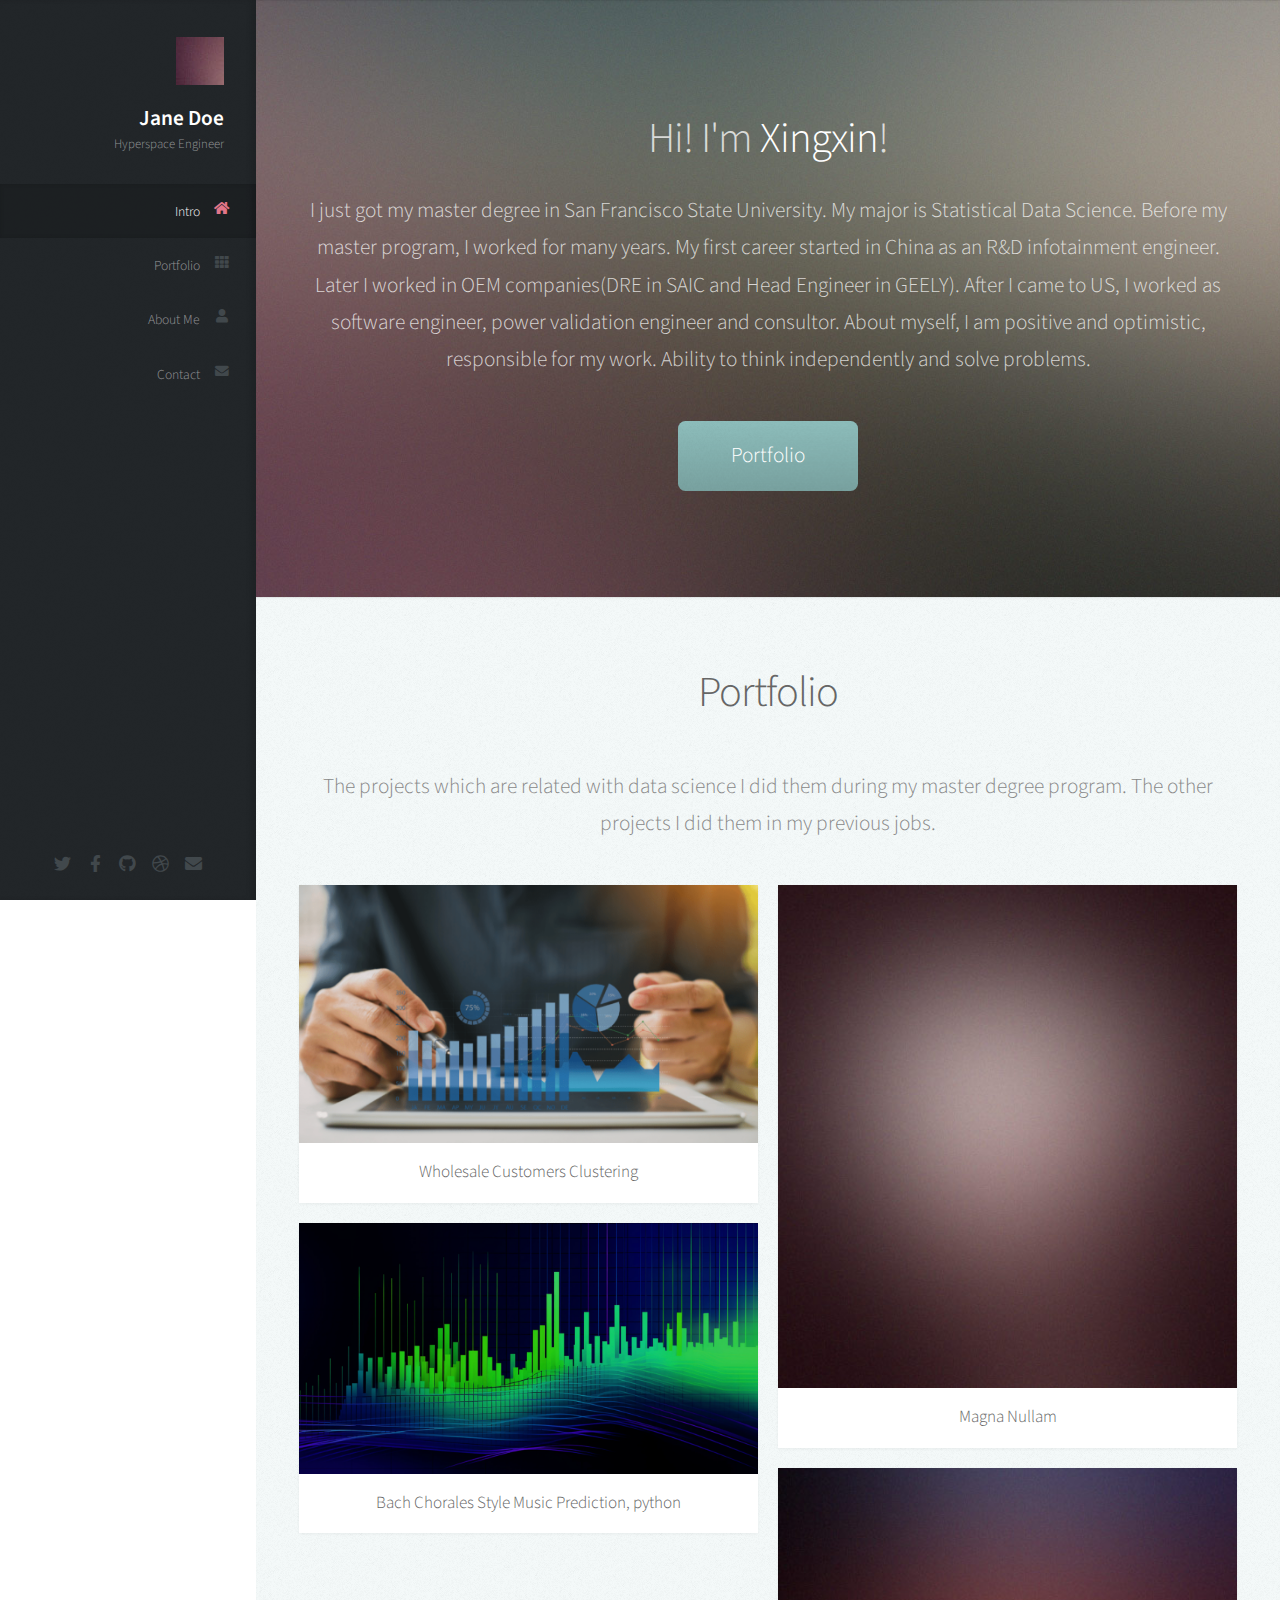
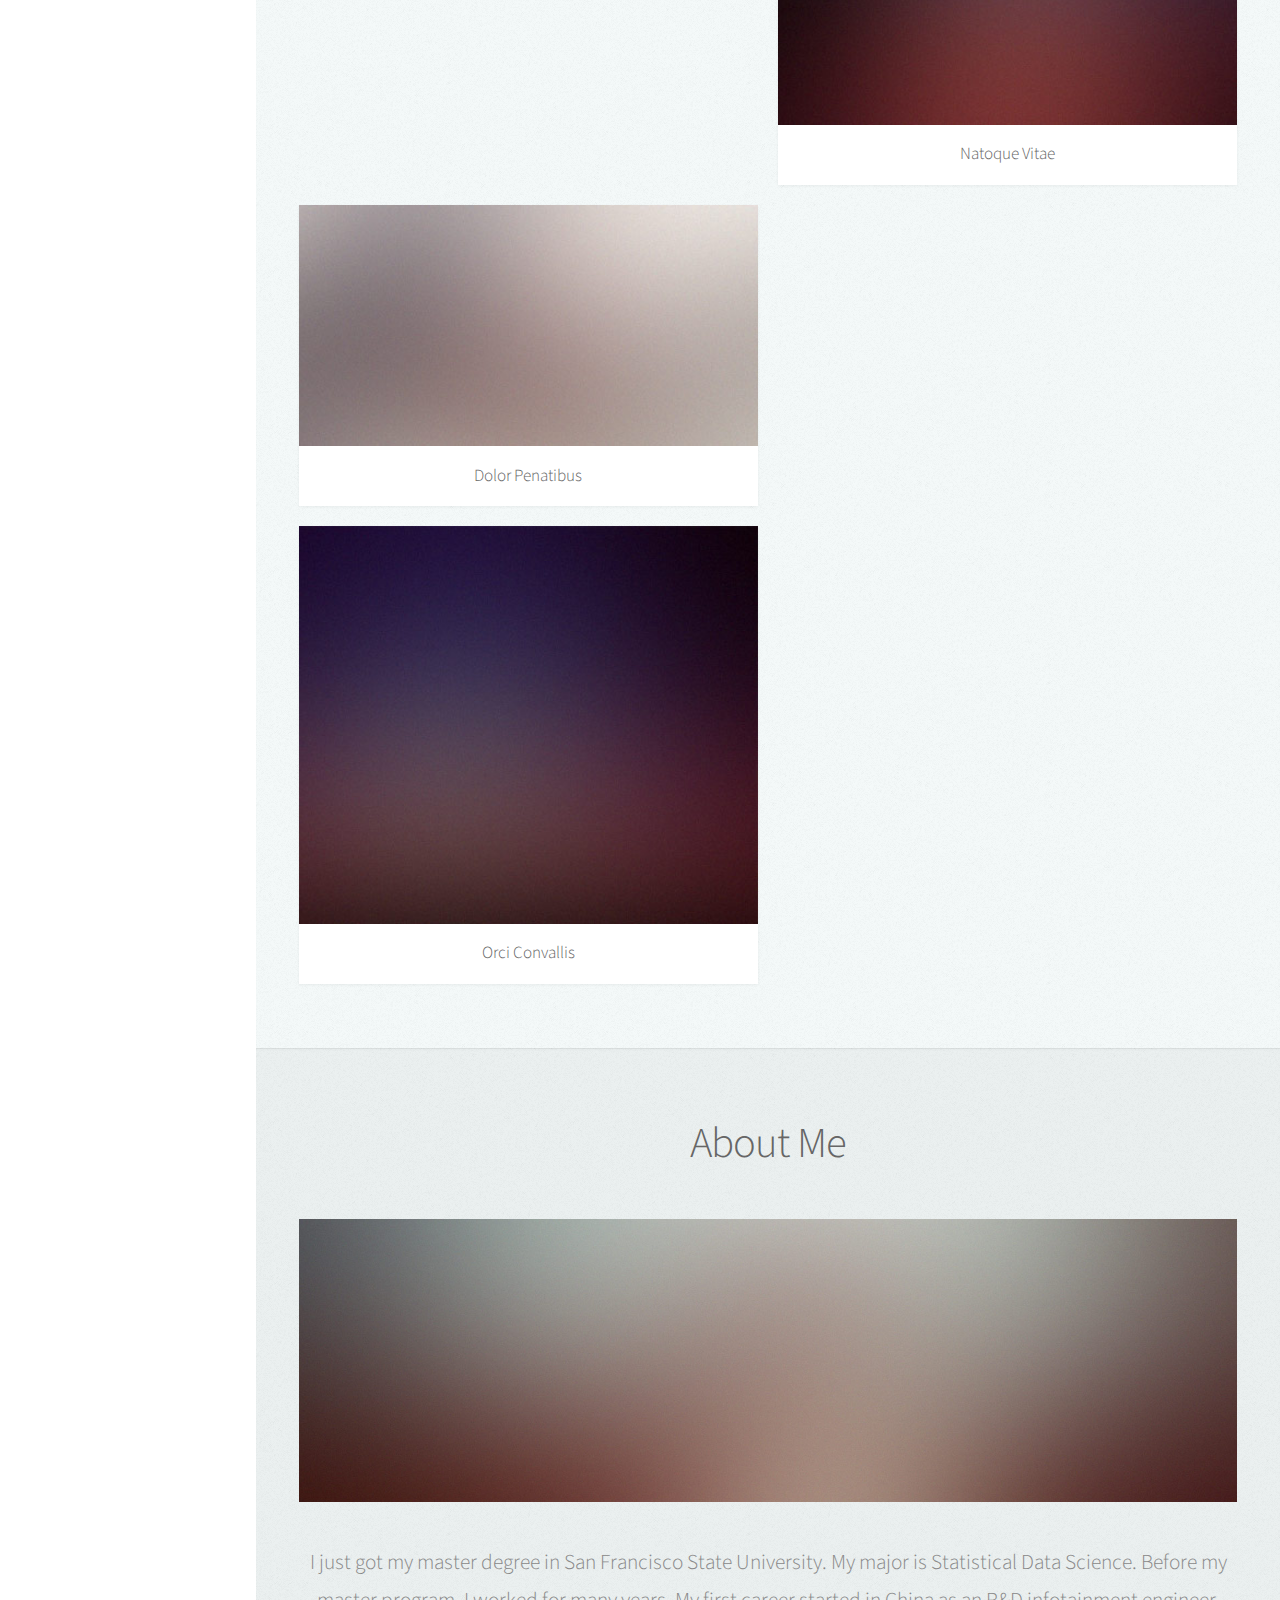
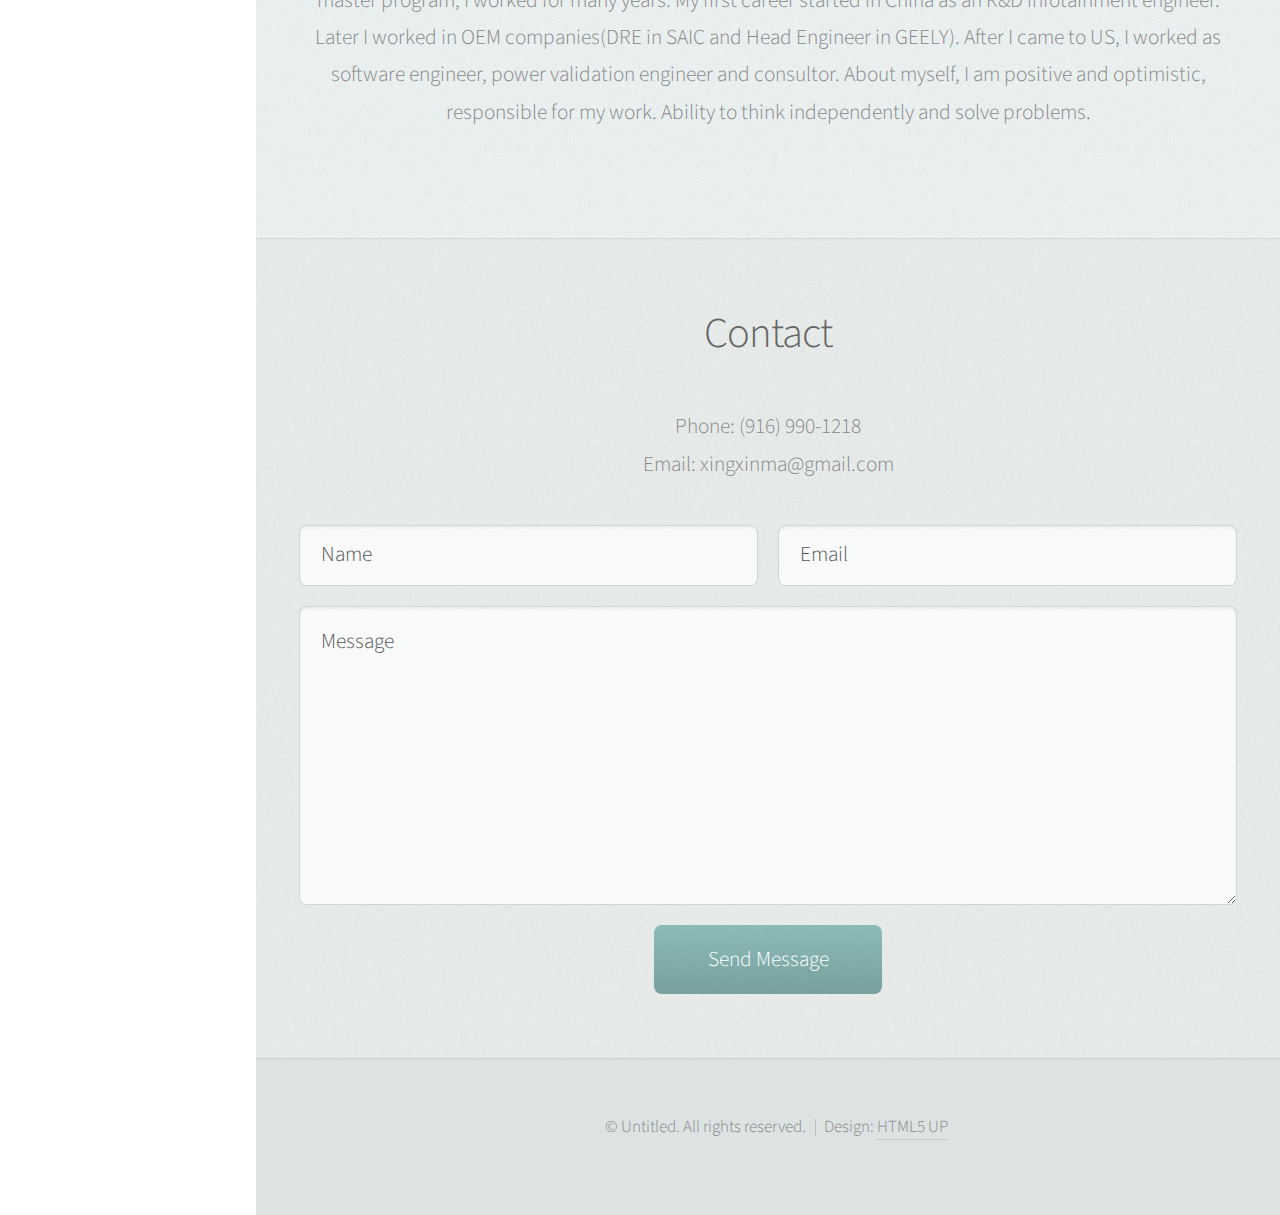
==== index.html @ b180ad5a "delete folder" ====
<!DOCTYPE HTML>
<!--
	Prologue by HTML5 UP
	html5up.net | @ajlkn
	Free for personal and commercial use under the CCA 3.0 license (html5up.net/license)
-->
<html>
	<head>
		<title>Prologue by HTML5 UP</title>
		<meta charset="utf-8" />
		<meta name="viewport" content="width=device-width, initial-scale=1, user-scalable=no" />
		<link rel="stylesheet" href="assets/css/main.css" />
	</head>
	<body class="is-preload">

		<!-- Header -->
			<div id="header">

				<div class="top">

					<!-- Logo -->
						<div id="logo">
							<span class="image avatar48"><img src="images/avatar.jpg" alt="" /></span>
							<h1 id="title">Jane Doe</h1>
							<p>Hyperspace Engineer</p>
						</div>

					<!-- Nav -->
						<nav id="nav">
							<ul>
								<li><a href="#top" id="top-link"><span class="icon solid fa-home">Intro</span></a></li>
								<li><a href="#portfolio" id="portfolio-link"><span class="icon solid fa-th">Portfolio</span></a></li>
								<li><a href="#about" id="about-link"><span class="icon solid fa-user">About Me</span></a></li>
								<li><a href="#contact" id="contact-link"><span class="icon solid fa-envelope">Contact</span></a></li>
							</ul>
						</nav>

				</div>

				<div class="bottom">

					<!-- Social Icons -->
						<ul class="icons">
							<li><a href="#" class="icon brands fa-twitter"><span class="label">Twitter</span></a></li>
							<li><a href="#" class="icon brands fa-facebook-f"><span class="label">Facebook</span></a></li>
							<li><a href="#" class="icon brands fa-github"><span class="label">Github</span></a></li>
							<li><a href="#" class="icon brands fa-dribbble"><span class="label">Dribbble</span></a></li>
							<li><a href="#" class="icon solid fa-envelope"><span class="label">Email</span></a></li>
						</ul>

				</div>

			</div>

		<!-- Main -->
			<div id="main">

				<!-- Intro -->
					<section id="top" class="one dark cover">
						<div class="container">

							<header>
								<h2 class="alt">Hi! I'm <strong>Xingxin</strong>!  
								</h2>
								<p>I just got my master degree in San Francisco State University. My major is Statistical Data Science. Before my master program, I worked for many years. My first career started in China as an R&D infotainment engineer. Later I worked in OEM companies(DRE in SAIC and Head Engineer in GEELY). After I came to US, I worked as software engineer, power validation engineer and consultor.  About myself, I am positive and optimistic, responsible for my work. Ability to think independently and solve problems.</p>
							</header>

							<footer>
								<a href="#portfolio" class="button scrolly">Portfolio</a>
							</footer>

						</div>
					</section>

				<!-- Portfolio -->
					<section id="portfolio" class="two">
						<div class="container">

							<header>
								<h2>Portfolio</h2>
							</header>

							<p>The projects which are related with data science I did them during my master degree program. The other projects I did them in my previous jobs.</p>

							<div class="row">
								<div class="col-6 col-12-mobile">
									<article class="item">
										<a href="#" class="image fit"><img src="images/pic11.png" alt="" /></a>
										<header>
											<h3>Wholesale Customers
												Clustering</h3>
										</header>
									</article>
									<article class="item">
										<a href="#" class="image fit"><img src="images/pic23.png" alt="" /></a>
										<header>
											<h3>Bach Chorales Style Music Prediction, python</h3>
										</header>
									</article>
								</div>
								<div class="col-6 col-12-mobile">
									<article class="item">
										<a href="#" class="image fit"><img src="images/pic04.jpg" alt="" /></a>
										<header>
											<h3>Magna Nullam</h3>
										</header>
									</article>
									<article class="item">
										<a href="#" class="image fit"><img src="images/pic05.jpg" alt="" /></a>
										<header>
											<h3>Natoque Vitae</h3>
										</header>
									</article>
								</div>
								<div class="col-6 col-12-mobile">
									<article class="item">
										<a href="#" class="image fit"><img src="images/pic06.jpg" alt="" /></a>
										<header>
											<h3>Dolor Penatibus</h3>
										</header>
									</article>
									<article class="item">
										<a href="#" class="image fit"><img src="images/pic07.jpg" alt="" /></a>
										<header>
											<h3>Orci Convallis</h3>
										</header>
									</article>
								</div>
							</div>

						</div>
					</section>

				<!-- About Me -->
					<section id="about" class="three">
						<div class="container">

							<header>
								<h2>About Me</h2>
							</header>

							<a href="#" class="image featured"><img src="images/pic08.jpg" alt="" /></a>

							<p>I just got my master degree in San Francisco State University. My major is Statistical Data Science. Before my master program, I worked for many years. My first career started in China as an R&D infotainment engineer. Later I worked in OEM companies(DRE in SAIC and Head Engineer in GEELY). After I came to US, I worked as software engineer, power validation engineer and consultor.  About myself, I am positive and optimistic, responsible for my work. Ability to think independently and solve problems.</p>

						</div>
					</section>

				<!-- Contact -->
					<section id="contact" class="four">
						<div class="container">

							<header>
								<h2>Contact</h2>
							</header>

							<p>Phone: 
								(916) 990-1218<br>
								Email:
								xingxinma@gmail.com</p>

							<form method="post" action="#">
								<div class="row">
									<div class="col-6 col-12-mobile"><input type="text" name="name" placeholder="Name" /></div>
									<div class="col-6 col-12-mobile"><input type="text" name="email" placeholder="Email" /></div>
									<div class="col-12">
										<textarea name="message" placeholder="Message"></textarea>
									</div>
									<div class="col-12">
										<input type="submit" value="Send Message" />
									</div>
								</div>
							</form>

						</div>
					</section>

			</div>

		<!-- Footer -->
			<div id="footer">

				<!-- Copyright -->
					<ul class="copyright">
						<li>&copy; Untitled. All rights reserved.</li><li>Design: <a href="http://html5up.net">HTML5 UP</a></li>
					</ul>

			</div>

		<!-- Scripts -->
			<script src="assets/js/jquery.min.js"></script>
			<script src="assets/js/jquery.scrolly.min.js"></script>
			<script src="assets/js/jquery.scrollex.min.js"></script>
			<script src="assets/js/browser.min.js"></script>
			<script src="assets/js/breakpoints.min.js"></script>
			<script src="assets/js/util.js"></script>
			<script src="assets/js/main.js"></script>

	</body>
</html>
---- assets/css/main.css ----
@import url("fontawesome-all.min.css");
@import url("https://fonts.googleapis.com/css?family=Source+Sans+Pro:300,300italic,400,600");

/*
	Prologue by HTML5 UP
	html5up.net | @ajlkn
	Free for personal and commercial use under the CCA 3.0 license (html5up.net/license)
*/

html, body, div, span, applet, object,
iframe, h1, h2, h3, h4, h5, h6, p, blockquote,
pre, a, abbr, acronym, address, big, cite,
code, del, dfn, em, img, ins, kbd, q, s, samp,
small, strike, strong, sub, sup, tt, var, b,
u, i, center, dl, dt, dd, ol, ul, li, fieldset,
form, label, legend, table, caption, tbody,
tfoot, thead, tr, th, td, article, aside,
canvas, details, embed, figure, figcaption,
footer, header, hgroup, menu, nav, output, ruby,
section, summary, time, mark, audio, video {
	margin: 0;
	padding: 0;
	border: 0;
	font-size: 100%;
	font: inherit;
	vertical-align: baseline;}

article, aside, details, figcaption, figure,
footer, header, hgroup, menu, nav, section {
	display: block;}

body {
	line-height: 1;
}

ol, ul {
	list-style: none;
}

blockquote, q {
	quotes: none;
}

	blockquote:before, blockquote:after, q:before, q:after {
		content: '';
		content: none;
	}

table {
	border-collapse: collapse;
	border-spacing: 0;
}

body {
	-webkit-text-size-adjust: none;
}

mark {
	background-color: transparent;
	color: inherit;
}

input::-moz-focus-inner {
	border: 0;
	padding: 0;
}

input, select, textarea {
	-moz-appearance: none;
	-webkit-appearance: none;
	-ms-appearance: none;
	appearance: none;
}

/* Basic */

	html {
		box-sizing: border-box;
	}

	*, *:before, *:after {
		box-sizing: inherit;
	}

	body {
		background: #fff;
		font-family: 'Source Sans Pro', sans-serif;
		font-size: 19pt;
		font-weight: 300;
		line-height: 1.75em;
		color: #888;
	}

		body.is-preload *, body.is-preload *:before, body.is-preload *:after {
			-moz-animation: none !important;
			-webkit-animation: none !important;
			-ms-animation: none !important;
			animation: none !important;
			-moz-transition: none !important;
			-webkit-transition: none !important;
			-ms-transition: none !important;
			transition: none !important;
		}

	input, textarea, select {
		font-family: 'Source Sans Pro', sans-serif;
		font-size: 19pt;
		font-weight: 300;
		line-height: 1.75em;
		color: #888;
	}

	h1, h2, h3, h4, h5, h6 {
		font-weight: 300;
		color: #666;
		line-height: 1.5em;
	}

	h1 a, h2 a, h3 a, h4 a, h5 a, h6 a {
		color: inherit;
		text-decoration: none;
	}

		h1 a strong, h2 a strong, h3 a strong, h4 a strong, h5 a strong, h6 a strong {
			color: #333;
		}

	h2 {
		font-size: 2em;
		letter-spacing: -1px;
	}

		h2.alt {
			color: #888;
		}

			h2.alt strong {
				color: #666;
			}

	h3 {
		font-size: 1.5em;
	}

	header {
		margin: 0 0 2em 0;
	}

		header > p {
			margin: 1em 0 0 0;
		}

	footer {
		margin: 2em 0 0 0;
	}

	strong, b {
		font-weight: 300;
		color: #666;
	}

	em, i {
		font-style: italic;
	}

	a {
		text-decoration: none;
		color: inherit;
		border-bottom: dotted 1px rgba(128, 128, 128, 0.5);
		-moz-transition: color 0.35s ease-in-out, border-bottom-color 0.35s ease-in-out;
		-webkit-transition: color 0.35s ease-in-out, border-bottom-color 0.35s ease-in-out;
		-ms-transition: color 0.35s ease-in-out, border-bottom-color 0.35s ease-in-out;
		transition: color 0.35s ease-in-out, border-bottom-color 0.35s ease-in-out;
		outline: 0;
	}

		a:hover {
			color: #E27689;
			border-bottom-color: rgba(255, 255, 255, 0);
		}

	sub {
		position: relative;
		top: 0.5em;
		font-size: 0.8em;
	}

	sup {
		position: relative;
		top: -0.5em;
		font-size: 0.8em;
	}

	hr {
		border: 0;
		border-top: solid 1px #ddd;
	}

	blockquote {
		border-left: solid 0.5em #ddd;
		padding: 1em 0 1em 2em;
		font-style: italic;
	}

	p, ul, ol, dl, table {
		margin-bottom: 2em;
	}

	br.clear {
		clear: both;
	}

/* Container */

	.container {
		margin: 0 auto;
		max-width: 100%;
		width: 1400px;
	}

		@media screen and (min-width: 961px) and (max-width: 1880px) {

			.container {
				width: 1200px;
			}

		}

		@media screen and (min-width: 961px) and (max-width: 1620px) {

			.container {
				width: 960px;
			}

		}

		@media screen and (min-width: 961px) and (max-width: 1320px) {

			.container {
				width: 100%;
			}

		}

		@media screen and (max-width: 960px) {

			.container {
				width: 100%;
			}

		}

		@media screen and (max-width: 736px) {

			.container {
				width: 100%;
			}

		}

/* Row */

	.row {
		display: flex;
		flex-wrap: wrap;
		box-sizing: border-box;
		align-items: stretch;
	}

		.row > * {
			box-sizing: border-box;
		}

		.row.gtr-uniform > * > :last-child {
			margin-bottom: 0;
		}

		.row.aln-left {
			justify-content: flex-start;
		}

		.row.aln-center {
			justify-content: center;
		}

		.row.aln-right {
			justify-content: flex-end;
		}

		.row.aln-top {
			align-items: flex-start;
		}

		.row.aln-middle {
			align-items: center;
		}

		.row.aln-bottom {
			align-items: flex-end;
		}

		.row > .imp {
			order: -1;
		}

		.row > .col-1 {
			width: 8.33333%;
		}

		.row > .off-1 {
			margin-left: 8.33333%;
		}

		.row > .col-2 {
			width: 16.66667%;
		}

		.row > .off-2 {
			margin-left: 16.66667%;
		}

		.row > .col-3 {
			width: 25%;
		}

		.row > .off-3 {
			margin-left: 25%;
		}

		.row > .col-4 {
			width: 33.33333%;
		}

		.row > .off-4 {
			margin-left: 33.33333%;
		}

		.row > .col-5 {
			width: 41.66667%;
		}

		.row > .off-5 {
			margin-left: 41.66667%;
		}

		.row > .col-6 {
			width: 50%;
		}

		.row > .off-6 {
			margin-left: 50%;
		}

		.row > .col-7 {
			width: 58.33333%;
		}

		.row > .off-7 {
			margin-left: 58.33333%;
		}

		.row > .col-8 {
			width: 66.66667%;
		}

		.row > .off-8 {
			margin-left: 66.66667%;
		}

		.row > .col-9 {
			width: 75%;
		}

		.row > .off-9 {
			margin-left: 75%;
		}

		.row > .col-10 {
			width: 83.33333%;
		}

		.row > .off-10 {
			margin-left: 83.33333%;
		}

		.row > .col-11 {
			width: 91.66667%;
		}

		.row > .off-11 {
			margin-left: 91.66667%;
		}

		.row > .col-12 {
			width: 100%;
		}

		.row > .off-12 {
			margin-left: 100%;
		}

		.row.gtr-0 {
			margin-top: 0px;
			margin-left: 0px;
		}

			.row.gtr-0 > * {
				padding: 0px 0 0 0px;
			}

			.row.gtr-0.gtr-uniform {
				margin-top: 0px;
			}

				.row.gtr-0.gtr-uniform > * {
					padding-top: 0px;
				}

		.row.gtr-25 {
			margin-top: -10px;
			margin-left: -10px;
		}

			.row.gtr-25 > * {
				padding: 10px 0 0 10px;
			}

			.row.gtr-25.gtr-uniform {
				margin-top: -10px;
			}

				.row.gtr-25.gtr-uniform > * {
					padding-top: 10px;
				}

		.row.gtr-50 {
			margin-top: -20px;
			margin-left: -20px;
		}

			.row.gtr-50 > * {
				padding: 20px 0 0 20px;
			}

			.row.gtr-50.gtr-uniform {
				margin-top: -20px;
			}

				.row.gtr-50.gtr-uniform > * {
					padding-top: 20px;
				}

		.row {
			margin-top: -40px;
			margin-left: -40px;
		}

			.row > * {
				padding: 40px 0 0 40px;
			}

			.row.gtr-uniform {
				margin-top: -40px;
			}

				.row.gtr-uniform > * {
					padding-top: 40px;
				}

		.row.gtr-150 {
			margin-top: -60px;
			margin-left: -60px;
		}

			.row.gtr-150 > * {
				padding: 60px 0 0 60px;
			}

			.row.gtr-150.gtr-uniform {
				margin-top: -60px;
			}

				.row.gtr-150.gtr-uniform > * {
					padding-top: 60px;
				}

		.row.gtr-200 {
			margin-top: -80px;
			margin-left: -80px;
		}

			.row.gtr-200 > * {
				padding: 80px 0 0 80px;
			}

			.row.gtr-200.gtr-uniform {
				margin-top: -80px;
			}

				.row.gtr-200.gtr-uniform > * {
					padding-top: 80px;
				}

		@media screen and (min-width: 961px) and (max-width: 1880px) {

			.row {
				display: flex;
				flex-wrap: wrap;
				box-sizing: border-box;
				align-items: stretch;
			}

				.row > * {
					box-sizing: border-box;
				}

				.row.gtr-uniform > * > :last-child {
					margin-bottom: 0;
				}

				.row.aln-left {
					justify-content: flex-start;
				}

				.row.aln-center {
					justify-content: center;
				}

				.row.aln-right {
					justify-content: flex-end;
				}

				.row.aln-top {
					align-items: flex-start;
				}

				.row.aln-middle {
					align-items: center;
				}

				.row.aln-bottom {
					align-items: flex-end;
				}

				.row > .imp-wide {
					order: -1;
				}

				.row > .col-1-wide {
					width: 8.33333%;
				}

				.row > .off-1-wide {
					margin-left: 8.33333%;
				}

				.row > .col-2-wide {
					width: 16.66667%;
				}

				.row > .off-2-wide {
					margin-left: 16.66667%;
				}

				.row > .col-3-wide {
					width: 25%;
				}

				.row > .off-3-wide {
					margin-left: 25%;
				}

				.row > .col-4-wide {
					width: 33.33333%;
				}

				.row > .off-4-wide {
					margin-left: 33.33333%;
				}

				.row > .col-5-wide {
					width: 41.66667%;
				}

				.row > .off-5-wide {
					margin-left: 41.66667%;
				}

				.row > .col-6-wide {
					width: 50%;
				}

				.row > .off-6-wide {
					margin-left: 50%;
				}

				.row > .col-7-wide {
					width: 58.33333%;
				}

				.row > .off-7-wide {
					margin-left: 58.33333%;
				}

				.row > .col-8-wide {
					width: 66.66667%;
				}

				.row > .off-8-wide {
					margin-left: 66.66667%;
				}

				.row > .col-9-wide {
					width: 75%;
				}

				.row > .off-9-wide {
					margin-left: 75%;
				}

				.row > .col-10-wide {
					width: 83.33333%;
				}

				.row > .off-10-wide {
					margin-left: 83.33333%;
				}

				.row > .col-11-wide {
					width: 91.66667%;
				}

				.row > .off-11-wide {
					margin-left: 91.66667%;
				}

				.row > .col-12-wide {
					width: 100%;
				}

				.row > .off-12-wide {
					margin-left: 100%;
				}

				.row.gtr-0 {
					margin-top: 0px;
					margin-left: 0px;
				}

					.row.gtr-0 > * {
						padding: 0px 0 0 0px;
					}

					.row.gtr-0.gtr-uniform {
						margin-top: 0px;
					}

						.row.gtr-0.gtr-uniform > * {
							padding-top: 0px;
						}

				.row.gtr-25 {
					margin-top: -10px;
					margin-left: -10px;
				}

					.row.gtr-25 > * {
						padding: 10px 0 0 10px;
					}

					.row.gtr-25.gtr-uniform {
						margin-top: -10px;
					}

						.row.gtr-25.gtr-uniform > * {
							padding-top: 10px;
						}

				.row.gtr-50 {
					margin-top: -20px;
					margin-left: -20px;
				}

					.row.gtr-50 > * {
						padding: 20px 0 0 20px;
					}

					.row.gtr-50.gtr-uniform {
						margin-top: -20px;
					}

						.row.gtr-50.gtr-uniform > * {
							padding-top: 20px;
						}

				.row {
					margin-top: -40px;
					margin-left: -40px;
				}

					.row > * {
						padding: 40px 0 0 40px;
					}

					.row.gtr-uniform {
						margin-top: -40px;
					}

						.row.gtr-uniform > * {
							padding-top: 40px;
						}

				.row.gtr-150 {
					margin-top: -60px;
					margin-left: -60px;
				}

					.row.gtr-150 > * {
						padding: 60px 0 0 60px;
					}

					.row.gtr-150.gtr-uniform {
						margin-top: -60px;
					}

						.row.gtr-150.gtr-uniform > * {
							padding-top: 60px;
						}

				.row.gtr-200 {
					margin-top: -80px;
					margin-left: -80px;
				}

					.row.gtr-200 > * {
						padding: 80px 0 0 80px;
					}

					.row.gtr-200.gtr-uniform {
						margin-top: -80px;
					}

						.row.gtr-200.gtr-uniform > * {
							padding-top: 80px;
						}

		}

		@media screen and (min-width: 961px) and (max-width: 1620px) {

			.row {
				display: flex;
				flex-wrap: wrap;
				box-sizing: border-box;
				align-items: stretch;
			}

				.row > * {
					box-sizing: border-box;
				}

				.row.gtr-uniform > * > :last-child {
					margin-bottom: 0;
				}

				.row.aln-left {
					justify-content: flex-start;
				}

				.row.aln-center {
					justify-content: center;
				}

				.row.aln-right {
					justify-content: flex-end;
				}

				.row.aln-top {
					align-items: flex-start;
				}

				.row.aln-middle {
					align-items: center;
				}

				.row.aln-bottom {
					align-items: flex-end;
				}

				.row > .imp-normal {
					order: -1;
				}

				.row > .col-1-normal {
					width: 8.33333%;
				}

				.row > .off-1-normal {
					margin-left: 8.33333%;
				}

				.row > .col-2-normal {
					width: 16.66667%;
				}

				.row > .off-2-normal {
					margin-left: 16.66667%;
				}

				.row > .col-3-normal {
					width: 25%;
				}

				.row > .off-3-normal {
					margin-left: 25%;
				}

				.row > .col-4-normal {
					width: 33.33333%;
				}

				.row > .off-4-normal {
					margin-left: 33.33333%;
				}

				.row > .col-5-normal {
					width: 41.66667%;
				}

				.row > .off-5-normal {
					margin-left: 41.66667%;
				}

				.row > .col-6-normal {
					width: 50%;
				}

				.row > .off-6-normal {
					margin-left: 50%;
				}

				.row > .col-7-normal {
					width: 58.33333%;
				}

				.row > .off-7-normal {
					margin-left: 58.33333%;
				}

				.row > .col-8-normal {
					width: 66.66667%;
				}

				.row > .off-8-normal {
					margin-left: 66.66667%;
				}

				.row > .col-9-normal {
					width: 75%;
				}

				.row > .off-9-normal {
					margin-left: 75%;
				}

				.row > .col-10-normal {
					width: 83.33333%;
				}

				.row > .off-10-normal {
					margin-left: 83.33333%;
				}

				.row > .col-11-normal {
					width: 91.66667%;
				}

				.row > .off-11-normal {
					margin-left: 91.66667%;
				}

				.row > .col-12-normal {
					width: 100%;
				}

				.row > .off-12-normal {
					margin-left: 100%;
				}

				.row.gtr-0 {
					margin-top: 0px;
					margin-left: 0px;
				}

					.row.gtr-0 > * {
						padding: 0px 0 0 0px;
					}

					.row.gtr-0.gtr-uniform {
						margin-top: 0px;
					}

						.row.gtr-0.gtr-uniform > * {
							padding-top: 0px;
						}

				.row.gtr-25 {
					margin-top: -10px;
					margin-left: -10px;
				}

					.row.gtr-25 > * {
						padding: 10px 0 0 10px;
					}

					.row.gtr-25.gtr-uniform {
						margin-top: -10px;
					}

						.row.gtr-25.gtr-uniform > * {
							padding-top: 10px;
						}

				.row.gtr-50 {
					margin-top: -20px;
					margin-left: -20px;
				}

					.row.gtr-50 > * {
						padding: 20px 0 0 20px;
					}

					.row.gtr-50.gtr-uniform {
						margin-top: -20px;
					}

						.row.gtr-50.gtr-uniform > * {
							padding-top: 20px;
						}

				.row {
					margin-top: -40px;
					margin-left: -40px;
				}

					.row > * {
						padding: 40px 0 0 40px;
					}

					.row.gtr-uniform {
						margin-top: -40px;
					}

						.row.gtr-uniform > * {
							padding-top: 40px;
						}

				.row.gtr-150 {
					margin-top: -60px;
					margin-left: -60px;
				}

					.row.gtr-150 > * {
						padding: 60px 0 0 60px;
					}

					.row.gtr-150.gtr-uniform {
						margin-top: -60px;
					}

						.row.gtr-150.gtr-uniform > * {
							padding-top: 60px;
						}

				.row.gtr-200 {
					margin-top: -80px;
					margin-left: -80px;
				}

					.row.gtr-200 > * {
						padding: 80px 0 0 80px;
					}

					.row.gtr-200.gtr-uniform {
						margin-top: -80px;
					}

						.row.gtr-200.gtr-uniform > * {
							padding-top: 80px;
						}

		}

		@media screen and (min-width: 961px) and (max-width: 1320px) {

			.row {
				display: flex;
				flex-wrap: wrap;
				box-sizing: border-box;
				align-items: stretch;
			}

				.row > * {
					box-sizing: border-box;
				}

				.row.gtr-uniform > * > :last-child {
					margin-bottom: 0;
				}

				.row.aln-left {
					justify-content: flex-start;
				}

				.row.aln-center {
					justify-content: center;
				}

				.row.aln-right {
					justify-content: flex-end;
				}

				.row.aln-top {
					align-items: flex-start;
				}

				.row.aln-middle {
					align-items: center;
				}

				.row.aln-bottom {
					align-items: flex-end;
				}

				.row > .imp-narrow {
					order: -1;
				}

				.row > .col-1-narrow {
					width: 8.33333%;
				}

				.row > .off-1-narrow {
					margin-left: 8.33333%;
				}

				.row > .col-2-narrow {
					width: 16.66667%;
				}

				.row > .off-2-narrow {
					margin-left: 16.66667%;
				}

				.row > .col-3-narrow {
					width: 25%;
				}

				.row > .off-3-narrow {
					margin-left: 25%;
				}

				.row > .col-4-narrow {
					width: 33.33333%;
				}

				.row > .off-4-narrow {
					margin-left: 33.33333%;
				}

				.row > .col-5-narrow {
					width: 41.66667%;
				}

				.row > .off-5-narrow {
					margin-left: 41.66667%;
				}

				.row > .col-6-narrow {
					width: 50%;
				}

				.row > .off-6-narrow {
					margin-left: 50%;
				}

				.row > .col-7-narrow {
					width: 58.33333%;
				}

				.row > .off-7-narrow {
					margin-left: 58.33333%;
				}

				.row > .col-8-narrow {
					width: 66.66667%;
				}

				.row > .off-8-narrow {
					margin-left: 66.66667%;
				}

				.row > .col-9-narrow {
					width: 75%;
				}

				.row > .off-9-narrow {
					margin-left: 75%;
				}

				.row > .col-10-narrow {
					width: 83.33333%;
				}

				.row > .off-10-narrow {
					margin-left: 83.33333%;
				}

				.row > .col-11-narrow {
					width: 91.66667%;
				}

				.row > .off-11-narrow {
					margin-left: 91.66667%;
				}

				.row > .col-12-narrow {
					width: 100%;
				}

				.row > .off-12-narrow {
					margin-left: 100%;
				}

				.row.gtr-0 {
					margin-top: 0px;
					margin-left: 0px;
				}

					.row.gtr-0 > * {
						padding: 0px 0 0 0px;
					}

					.row.gtr-0.gtr-uniform {
						margin-top: 0px;
					}

						.row.gtr-0.gtr-uniform > * {
							padding-top: 0px;
						}

				.row.gtr-25 {
					margin-top: -5px;
					margin-left: -5px;
				}

					.row.gtr-25 > * {
						padding: 5px 0 0 5px;
					}

					.row.gtr-25.gtr-uniform {
						margin-top: -5px;
					}

						.row.gtr-25.gtr-uniform > * {
							padding-top: 5px;
						}

				.row.gtr-50 {
					margin-top: -10px;
					margin-left: -10px;
				}

					.row.gtr-50 > * {
						padding: 10px 0 0 10px;
					}

					.row.gtr-50.gtr-uniform {
						margin-top: -10px;
					}

						.row.gtr-50.gtr-uniform > * {
							padding-top: 10px;
						}

				.row {
					margin-top: -20px;
					margin-left: -20px;
				}

					.row > * {
						padding: 20px 0 0 20px;
					}

					.row.gtr-uniform {
						margin-top: -20px;
					}

						.row.gtr-uniform > * {
							padding-top: 20px;
						}

				.row.gtr-150 {
					margin-top: -30px;
					margin-left: -30px;
				}

					.row.gtr-150 > * {
						padding: 30px 0 0 30px;
					}

					.row.gtr-150.gtr-uniform {
						margin-top: -30px;
					}

						.row.gtr-150.gtr-uniform > * {
							padding-top: 30px;
						}

				.row.gtr-200 {
					margin-top: -40px;
					margin-left: -40px;
				}

					.row.gtr-200 > * {
						padding: 40px 0 0 40px;
					}

					.row.gtr-200.gtr-uniform {
						margin-top: -40px;
					}

						.row.gtr-200.gtr-uniform > * {
							padding-top: 40px;
						}

		}

		@media screen and (max-width: 960px) {

			.row {
				display: flex;
				flex-wrap: wrap;
				box-sizing: border-box;
				align-items: stretch;
			}

				.row > * {
					box-sizing: border-box;
				}

				.row.gtr-uniform > * > :last-child {
					margin-bottom: 0;
				}

				.row.aln-left {
					justify-content: flex-start;
				}

				.row.aln-center {
					justify-content: center;
				}

				.row.aln-right {
					justify-content: flex-end;
				}

				.row.aln-top {
					align-items: flex-start;
				}

				.row.aln-middle {
					align-items: center;
				}

				.row.aln-bottom {
					align-items: flex-end;
				}

				.row > .imp-narrower {
					order: -1;
				}

				.row > .col-1-narrower {
					width: 8.33333%;
				}

				.row > .off-1-narrower {
					margin-left: 8.33333%;
				}

				.row > .col-2-narrower {
					width: 16.66667%;
				}

				.row > .off-2-narrower {
					margin-left: 16.66667%;
				}

				.row > .col-3-narrower {
					width: 25%;
				}

				.row > .off-3-narrower {
					margin-left: 25%;
				}

				.row > .col-4-narrower {
					width: 33.33333%;
				}

				.row > .off-4-narrower {
					margin-left: 33.33333%;
				}

				.row > .col-5-narrower {
					width: 41.66667%;
				}

				.row > .off-5-narrower {
					margin-left: 41.66667%;
				}

				.row > .col-6-narrower {
					width: 50%;
				}

				.row > .off-6-narrower {
					margin-left: 50%;
				}

				.row > .col-7-narrower {
					width: 58.33333%;
				}

				.row > .off-7-narrower {
					margin-left: 58.33333%;
				}

				.row > .col-8-narrower {
					width: 66.66667%;
				}

				.row > .off-8-narrower {
					margin-left: 66.66667%;
				}

				.row > .col-9-narrower {
					width: 75%;
				}

				.row > .off-9-narrower {
					margin-left: 75%;
				}

				.row > .col-10-narrower {
					width: 83.33333%;
				}

				.row > .off-10-narrower {
					margin-left: 83.33333%;
				}

				.row > .col-11-narrower {
					width: 91.66667%;
				}

				.row > .off-11-narrower {
					margin-left: 91.66667%;
				}

				.row > .col-12-narrower {
					width: 100%;
				}

				.row > .off-12-narrower {
					margin-left: 100%;
				}

				.row.gtr-0 {
					margin-top: 0px;
					margin-left: 0px;
				}

					.row.gtr-0 > * {
						padding: 0px 0 0 0px;
					}

					.row.gtr-0.gtr-uniform {
						margin-top: 0px;
					}

						.row.gtr-0.gtr-uniform > * {
							padding-top: 0px;
						}

				.row.gtr-25 {
					margin-top: -5px;
					margin-left: -5px;
				}

					.row.gtr-25 > * {
						padding: 5px 0 0 5px;
					}

					.row.gtr-25.gtr-uniform {
						margin-top: -5px;
					}

						.row.gtr-25.gtr-uniform > * {
							padding-top: 5px;
						}

				.row.gtr-50 {
					margin-top: -10px;
					margin-left: -10px;
				}

					.row.gtr-50 > * {
						padding: 10px 0 0 10px;
					}

					.row.gtr-50.gtr-uniform {
						margin-top: -10px;
					}

						.row.gtr-50.gtr-uniform > * {
							padding-top: 10px;
						}

				.row {
					margin-top: -20px;
					margin-left: -20px;
				}

					.row > * {
						padding: 20px 0 0 20px;
					}

					.row.gtr-uniform {
						margin-top: -20px;
					}

						.row.gtr-uniform > * {
							padding-top: 20px;
						}

				.row.gtr-150 {
					margin-top: -30px;
					margin-left: -30px;
				}

					.row.gtr-150 > * {
						padding: 30px 0 0 30px;
					}

					.row.gtr-150.gtr-uniform {
						margin-top: -30px;
					}

						.row.gtr-150.gtr-uniform > * {
							padding-top: 30px;
						}

				.row.gtr-200 {
					margin-top: -40px;
					margin-left: -40px;
				}

					.row.gtr-200 > * {
						padding: 40px 0 0 40px;
					}

					.row.gtr-200.gtr-uniform {
						margin-top: -40px;
					}

						.row.gtr-200.gtr-uniform > * {
							padding-top: 40px;
						}

		}

		@media screen and (max-width: 736px) {

			.row {
				display: flex;
				flex-wrap: wrap;
				box-sizing: border-box;
				align-items: stretch;
			}

				.row > * {
					box-sizing: border-box;
				}

				.row.gtr-uniform > * > :last-child {
					margin-bottom: 0;
				}

				.row.aln-left {
					justify-content: flex-start;
				}

				.row.aln-center {
					justify-content: center;
				}

				.row.aln-right {
					justify-content: flex-end;
				}

				.row.aln-top {
					align-items: flex-start;
				}

				.row.aln-middle {
					align-items: center;
				}

				.row.aln-bottom {
					align-items: flex-end;
				}

				.row > .imp-mobile {
					order: -1;
				}

				.row > .col-1-mobile {
					width: 8.33333%;
				}

				.row > .off-1-mobile {
					margin-left: 8.33333%;
				}

				.row > .col-2-mobile {
					width: 16.66667%;
				}

				.row > .off-2-mobile {
					margin-left: 16.66667%;
				}

				.row > .col-3-mobile {
					width: 25%;
				}

				.row > .off-3-mobile {
					margin-left: 25%;
				}

				.row > .col-4-mobile {
					width: 33.33333%;
				}

				.row > .off-4-mobile {
					margin-left: 33.33333%;
				}

				.row > .col-5-mobile {
					width: 41.66667%;
				}

				.row > .off-5-mobile {
					margin-left: 41.66667%;
				}

				.row > .col-6-mobile {
					width: 50%;
				}

				.row > .off-6-mobile {
					margin-left: 50%;
				}

				.row > .col-7-mobile {
					width: 58.33333%;
				}

				.row > .off-7-mobile {
					margin-left: 58.33333%;
				}

				.row > .col-8-mobile {
					width: 66.66667%;
				}

				.row > .off-8-mobile {
					margin-left: 66.66667%;
				}

				.row > .col-9-mobile {
					width: 75%;
				}

				.row > .off-9-mobile {
					margin-left: 75%;
				}

				.row > .col-10-mobile {
					width: 83.33333%;
				}

				.row > .off-10-mobile {
					margin-left: 83.33333%;
				}

				.row > .col-11-mobile {
					width: 91.66667%;
				}

				.row > .off-11-mobile {
					margin-left: 91.66667%;
				}

				.row > .col-12-mobile {
					width: 100%;
				}

				.row > .off-12-mobile {
					margin-left: 100%;
				}

				.row.gtr-0 {
					margin-top: 0px;
					margin-left: 0px;
				}

					.row.gtr-0 > * {
						padding: 0px 0 0 0px;
					}

					.row.gtr-0.gtr-uniform {
						margin-top: 0px;
					}

						.row.gtr-0.gtr-uniform > * {
							padding-top: 0px;
						}

				.row.gtr-25 {
					margin-top: -5px;
					margin-left: -5px;
				}

					.row.gtr-25 > * {
						padding: 5px 0 0 5px;
					}

					.row.gtr-25.gtr-uniform {
						margin-top: -5px;
					}

						.row.gtr-25.gtr-uniform > * {
							padding-top: 5px;
						}

				.row.gtr-50 {
					margin-top: -10px;
					margin-left: -10px;
				}

					.row.gtr-50 > * {
						padding: 10px 0 0 10px;
					}

					.row.gtr-50.gtr-uniform {
						margin-top: -10px;
					}

						.row.gtr-50.gtr-uniform > * {
							padding-top: 10px;
						}

				.row {
					margin-top: -20px;
					margin-left: -20px;
				}

					.row > * {
						padding: 20px 0 0 20px;
					}

					.row.gtr-uniform {
						margin-top: -20px;
					}

						.row.gtr-uniform > * {
							padding-top: 20px;
						}

				.row.gtr-150 {
					margin-top: -30px;
					margin-left: -30px;
				}

					.row.gtr-150 > * {
						padding: 30px 0 0 30px;
					}

					.row.gtr-150.gtr-uniform {
						margin-top: -30px;
					}

						.row.gtr-150.gtr-uniform > * {
							padding-top: 30px;
						}

				.row.gtr-200 {
					margin-top: -40px;
					margin-left: -40px;
				}

					.row.gtr-200 > * {
						padding: 40px 0 0 40px;
					}

					.row.gtr-200.gtr-uniform {
						margin-top: -40px;
					}

						.row.gtr-200.gtr-uniform > * {
							padding-top: 40px;
						}

		}

/* Sections/Article */

	section, article {
		margin-bottom: 3em;
	}

		section > :last-child,
		section > .container, section:last-child, article > :last-child,
		article > .container, article:last-child {
			margin-bottom: 0;
		}

		.row > section, .row > article {
			margin-bottom: 0;
		}

/* Image */

	.image {
		display: inline-block;
		border: 0;
	}

		.image img {
			display: block;
			width: 100%;
		}

		.image.avatar48 {
			width: 48px;
			height: 48px;
			background: #f00;
		}

			.image.avatar48 img {
				width: 48px;
				height: 48px;
			}

		.image.fit {
			display: block;
			width: 100%;
		}

		.image.featured {
			display: block;
			width: 100%;
			margin: 0 0 2em 0;
		}

		.image.left {
			float: left;
			margin: 0 2em 2em 0;
		}

		.image.centered {
			display: block;
			margin: 0 0 2em 0;
		}

			.image.centered img {
				margin: 0 auto;
				width: auto;
			}

/* List */

	ul {
		list-style: disc;
		padding-left: 1em;
	}

		ul li {
			padding-left: 0.5em;
		}

	ol {
		list-style: decimal;
		padding-left: 1.25em;
	}

		ol li {
			padding-left: 0.25em;
		}

/* Icons */

	ul.icons {
		cursor: default;
		list-style: none;
		padding-left: 0;
	}

		ul.icons li {
			display: inline-block;
			padding-left: 0;
		}

		ul.icons a {
			display: inline-block;
			width: 2em;
			height: 2em;
			line-height: 2em;
			text-align: center;
			border: 0;
		}

/* Form */

	form label {
		display: block;
		text-align: left;
		margin-bottom: 0.5em;
	}

	form input[type="text"],
	form input[type="email"],
	form input[type="password"],
	form select,
	form textarea {
		position: relative;
		-webkit-appearance: none;
		display: block;
		border: 0;
		outline: 0;
		background: #fff;
		background: rgba(255, 255, 255, 0.75);
		width: 100%;
		border-radius: 0.35em;
		padding: 0.75em 1em 0.75em 1em;
		box-shadow: inset 0 0.1em 0.1em 0 rgba(0, 0, 0, 0.05);
		border: solid 1px rgba(0, 0, 0, 0.15);
		-moz-transition: all 0.35s ease-in-out;
		-webkit-transition: all 0.35s ease-in-out;
		-ms-transition: all 0.35s ease-in-out;
		transition: all 0.35s ease-in-out;
	}

		form input[type="text"]:focus,
		form input[type="email"]:focus,
		form input[type="password"]:focus,
		form select:focus,
		form textarea:focus {
			box-shadow: 0 0 2px 1px #8ebebc;
			background: #fff;
		}

	form input[type="text"],
	form input[type="email"],
	form input[type="password"],
	form select {
		line-height: 1.25em;
	}

	form textarea {
		min-height: 14em;
	}

	form ::-webkit-input-placeholder {
		color: #555 !important;
	}

	form :-moz-placeholder {
		color: #555 !important;
	}

	form ::-moz-placeholder {
		color: #555 !important;
	}

	form :-ms-input-placeholder {
		color: #555 !important;
	}

	form ::-moz-focus-inner {
		border: 0;
	}

/* Table */

	table {
		width: 100%;
		text-align: left;
	}

		table tbody tr:nth-child(2n+2) {
			background: #f4f4f4;
		}

		table td {
			padding: 0.5em 1em 0.5em 1em;
		}

		table th {
			text-align: left;
			padding: 0.5em 1em 0.5em 1em;
			color: #fff;
			background: #222729 url("images/overlay.png");
		}

		table thead {
			background: #444;
			color: #fff;
		}

		table tfoot {
			background: #eee;
		}

/* Button */

	input[type="button"],
	input[type="submit"],
	input[type="reset"],
	button,
	.button {
		position: relative;
		display: inline-block;
		border-radius: 0.35em;
		color: #fff !important;
		text-decoration: none;
		padding: 0.75em 2.5em 0.75em 2.5em;
		background-color: #8ebebc;
		border: 0;
		cursor: pointer;
		background-image: -moz-linear-gradient(top, rgba(0, 0, 0, 0), rgba(0, 0, 0, 0.15)), url("images/overlay.png");
		background-image: -webkit-linear-gradient(top, rgba(0, 0, 0, 0), rgba(0, 0, 0, 0.15)), url("images/overlay.png");
		background-image: -ms-linear-gradient(top, rgba(0, 0, 0, 0), rgba(0, 0, 0, 0.15)), url("images/overlay.png");
		background-image: linear-gradient(top, rgba(0, 0, 0, 0), rgba(0, 0, 0, 0.15)), url("images/overlay.png");
		-moz-transition: background-color 0.35s ease-in-out;
		-webkit-transition: background-color 0.35s ease-in-out;
		-ms-transition: background-color 0.35s ease-in-out;
		transition: background-color 0.35s ease-in-out;
	}

		input[type="button"]:hover,
		input[type="submit"]:hover,
		input[type="reset"]:hover,
		button:hover,
		.button:hover {
			background-color: #9ececc;
		}

		input[type="button"]:active,
		input[type="submit"]:active,
		input[type="reset"]:active,
		button:active,
		.button:active {
			background-color: #7eaeac;
		}

/* Item */

	.item {
		box-shadow: 0 0.05em 0.15em 0 rgba(0, 0, 0, 0.05);
		margin-bottom: 40px;
	}

		.item header {
			background: #fff;
			margin: 0;
			padding: 1em 0 1em 0;
			font-size: 0.8em;
		}

			.item header h3 {
				font-size: 1em;
			}

/* Icons */

	.icon {
		text-decoration: none;
		text-decoration: none;
	}

		.icon:before {
			-moz-osx-font-smoothing: grayscale;
			-webkit-font-smoothing: antialiased;
			display: inline-block;
			font-style: normal;
			font-variant: normal;
			text-rendering: auto;
			line-height: 1;
			text-transform: none !important;
			font-family: 'Font Awesome 5 Free';
			font-weight: 400;
		}

		.icon:before {
			line-height: inherit;
		}

		.icon > .label {
			display: none;
		}

		.icon.solid:before {
			font-weight: 900;
		}

		.icon.brands:before {
			font-family: 'Font Awesome 5 Brands';
		}

/* Header */

	#header {
		display: -moz-flex;
		display: -webkit-flex;
		display: -ms-flex;
		display: flex;
		-moz-flex-direction: column;
		-webkit-flex-direction: column;
		-ms-flex-direction: column;
		flex-direction: column;
		-moz-justify-content: space-between;
		-webkit-justify-content: space-between;
		-ms-justify-content: space-between;
		justify-content: space-between;
		background: #222629 url("images/overlay.png");
		box-shadow: inset -0.25em 0 0.25em 0 rgba(0, 0, 0, 0.1);
		color: #fff;
		height: 100%;
		left: 0;
		overflow-y: auto;
		position: fixed;
		text-align: right;
		top: 0;
		width: 375px;
	}

		#header .top {
			-moz-flex-grow: 1;
			-webkit-flex-grow: 1;
			-ms-flex-grow: 1;
			flex-grow: 1;
		}

		#header .bottom {
			-moz-flex-shrink: 0;
			-webkit-flex-shrink: 0;
			-ms-flex-shrink: 0;
			flex-shrink: 0;
			padding: 1.5em 0 0.75em 0;
		}

			#header .bottom > :last-child {
				margin-bottom: 0;
			}

		#header .icons {
			font-size: 0.8em;
			text-align: center;
		}

			#header .icons a {
				color: #41484c;
				-moz-transition: color 0.35s ease-in-out;
				-webkit-transition: color 0.35s ease-in-out;
				-ms-transition: color 0.35s ease-in-out;
				transition: color 0.35s ease-in-out;
			}

				#header .icons a:hover {
					color: #fff;
				}

	#logo {
		position: relative;
		margin: 1.75em 1.5em 1.5em 1.5em;
		min-height: 48px;
		cursor: default;
	}

		#logo h1 {
			position: relative;
			color: #fff;
			font-weight: 600;
			font-size: 1em;
			line-height: 1em;
		}

		#logo p {
			position: relative;
			display: block;
			font-size: 0.6em;
			color: rgba(255, 255, 255, 0.5);
			line-height: 1.25em;
			margin: 0.5em 0 0 0;
		}

		#logo .image {
			position: absolute;
			left: 0;
			top: 0;
		}

	#nav ul {
		list-style: none;
		padding-left: 0;
		margin-bottom: 0;
	}

		#nav ul li {
			padding-left: 0;
		}

			#nav ul li a {
				display: block;
				padding: 0.5em 1.5em 0.5em 1.5em;
				color: rgba(255, 255, 255, 0.5);
				text-decoration: none;
				outline: 0;
				border: 0;
				-moz-transition: none;
				-webkit-transition: none;
				-ms-transition: none;
				transition: none;
			}

				#nav ul li a span {
					position: relative;
					display: block;
					font-size: 0.8em;
				}

					#nav ul li a span:before {
						position: absolute;
						left: 0;
						color: #41484c;
						text-align: center;
						width: 1.25em;
						line-height: 1.75em;
					}

				#nav ul li a.active {
					background: rgba(0, 0, 0, 0.15);
					box-shadow: inset 0 0 0.25em 0 rgba(0, 0, 0, 0.125);
					color: #fff;
				}

					#nav ul li a.active span:before {
						color: #e27689;
					}

/* Footer */

	#footer {
		margin-left: 375px;
		text-align: center;
		background-color: #dce3e2;
		padding: 3em 0 4em 0;
		box-shadow: inset 0 1px 0 0 rgba(0, 0, 0, 0.05), inset 0 0.1em 0.1em 0 rgba(0, 0, 0, 0.025);
		font-size: 0.8em;
	}

		#footer .copyright {
			cursor: default;
			margin: 0;
		}

			#footer .copyright li {
				display: inline-block;
				line-height: 1em;
				border-left: solid 1px rgba(128, 128, 128, 0.35);
				padding: 0 0 0 0.5em;
				margin: 0 0 0 0.5em;
			}

				#footer .copyright li:first-child {
					border-left: 0;
					padding-left: 0;
					margin-left: 0;
				}

/* Main */

	#main {
		margin-left: 375px;
	}

		#main > section {
			margin: 0;
			overflow: hidden;
			padding: 4em 0;
			box-shadow: inset 0 1px 0 0 rgba(0, 0, 0, 0.05), inset 0 0.1em 0.1em 0 rgba(0, 0, 0, 0.025);
			text-align: center;
			background-image: url("images/overlay.png");
		}

			#main > section.dark {
				color: #ddd;
				color: rgba(255, 255, 255, 0.75);
			}

				#main > section.dark h2, #main > section.dark h3, #main > section.dark h4, #main > section.dark h5, #main > section.dark h6 {
					color: inherit;
				}

				#main > section.dark strong {
					color: #fff;
					border-color: inherit;
				}

				#main > section.dark a {
					color: #fff;
					border-color: inherit;
				}

					#main > section.dark a:hover {
						border-bottom-color: rgba(255, 255, 255, 0);
					}

			#main > section.cover {
				padding: 10em 0;
				background-size: cover;
				background-position: center center;
			}

			#main > section.one {
				background-color: #81918E;
				background-image: url("../../images/banner.jpg");
			}

			#main > section.two {
				background-color: #f5fafa;
			}

			#main > section.three {
				background-color: #ecf1f1;
			}

			#main > section.four {
				background-color: #e8edec;
			}

/* Wide */

	@media screen and (min-width: 961px) and (max-width: 1880px) {

		/* Basic */

			body, input, textarea, select {
				font-size: 17pt;
			}

		/* Header */

			#header {
				width: 300px;
			}

		/* Footer */

			#footer {
				margin-left: 300px;
			}

		/* Main */

			#main {
				margin-left: 300px;
			}

	}

/* Normal */

	@media screen and (min-width: 961px) and (max-width: 1620px) {

		/* Main */

			#main > section {
				padding: 3em 0;
			}

			#main section.cover {
				padding: 5em 0;
			}

	}

/* Narrow */

	@media screen and (min-width: 961px) and (max-width: 1320px) {

		/* Basic */

			body, input, textarea, select {
				font-size: 16pt;
			}

			.container {
				padding: 0 2em 0 2em;
			}

		/* Icons */

			ul.icons li a {
				width: 1.75em;
			}

		/* Item */

			.item {
				margin-bottom: 20px;
			}

		/* Header */

			#header {
				width: 20%;
			}

			#logo .image {
				position: relative;
				margin: 0 0 0.5em 0;
			}

			#nav ul li a {
				font-size: 0.8em;
				padding-top: 0.5em;
				padding-bottom: 0.5em;
			}

				#nav ul li a span {
					padding-right: 2.25em;
				}

					#nav ul li a span:before {
						left: 100%;
						margin-left: -1.25em;
						line-height: 2.25em;
					}

		/* Footer */

			#footer {
				margin-left: 20%;
			}

		/* Main */

			#main {
				margin-left: 20%;
			}

	}

/* Narrower */

	#headerToggle {
		display: none;
	}

	@media screen and (max-width: 960px) {

		/* Basic */

			html, body {
				overflow-x: hidden;
			}

			body, input, textarea, select {
				font-size: 16pt;
			}

			header br {
				display: none;
			}

			.container {
				padding: 0 2em 0 2em;
			}

		/* Item */

			.item {
				margin-bottom: 15px;
			}

		/* Icons */

			ul.icons a {
				width: 1.75em;
				font-size: 1.25em;
			}

		/* Header */

			#header {
				-moz-backface-visibility: hidden;
				-webkit-backface-visibility: hidden;
				-ms-backface-visibility: hidden;
				backface-visibility: hidden;
				-moz-transform: translateX(-275px);
				-webkit-transform: translateX(-275px);
				-ms-transform: translateX(-275px);
				transform: translateX(-275px);
				-moz-transition: -moz-transform 0.5s ease;
				-webkit-transition: -webkit-transform 0.5s ease;
				-ms-transition: -ms-transform 0.5s ease;
				transition: transform 0.5s ease;
				-webkit-overflow-scrolling: touch;
				display: block;
				height: 100%;
				left: 0;
				overflow-y: auto;
				position: fixed;
				top: 0;
				width: 275px;
				z-index: 10002;
				width: 275px;
				background: #222729 url("images/overlay.png");
				box-shadow: inset -0.25em 0 0.25em 0 rgba(0, 0, 0, 0.125);
			}

				#header .top {
					position: relative;
				}

				#header .bottom {
					border-top: solid 1px rgba(255, 255, 255, 0.05);
					box-shadow: 0 -1px 0 0 rgba(0, 0, 0, 0.15);
					padding-top: 2em;
					margin-top: 2em;
					position: relative;
				}

			#logo {
				margin: 1.5em 1.25em 1.25em 1.25em;
			}

			#nav ul li a {
				padding: 0.5em 1.25em 0.5em 1.25em;
			}

			#headerToggle {
				-moz-backface-visibility: hidden;
				-webkit-backface-visibility: hidden;
				-ms-backface-visibility: hidden;
				backface-visibility: hidden;
				-moz-transition: -moz-transform 0.5s ease;
				-webkit-transition: -webkit-transform 0.5s ease;
				-ms-transition: -ms-transform 0.5s ease;
				transition: transform 0.5s ease;
				display: block;
				height: 2.25em;
				left: 0;
				position: fixed;
				top: 0;
				width: 3.25em;
				z-index: 10001;
			}

				#headerToggle .toggle {
					text-decoration: none;
					position: absolute;
					left: 0;
					top: 0;
					width: 100%;
					height: 100%;
					outline: 0;
					border: 0;
				}

					#headerToggle .toggle:before {
						-moz-osx-font-smoothing: grayscale;
						-webkit-font-smoothing: antialiased;
						display: inline-block;
						font-style: normal;
						font-variant: normal;
						text-rendering: auto;
						line-height: 1;
						text-transform: none !important;
						font-family: 'Font Awesome 5 Free';
						font-weight: 900;
					}

					#headerToggle .toggle:before {
						text-decoration: none;
						content: '\f0c9';
						color: #fff;
						font-size: 18px;
						background: rgba(128, 136, 144, 0.5);
						border-radius: 0.35em;
						text-align: center;
						position: absolute;
						left: 0.5em;
						top: 0.5em;
						display: block;
						width: 3.25em;
						height: 2.25em;
						line-height: 2.25em;
					}

			body.header-visible #main {
				-moz-transform: translateX(275px);
				-webkit-transform: translateX(275px);
				-ms-transform: translateX(275px);
				transform: translateX(275px);
			}

			body.header-visible #headerToggle {
				-moz-transform: translateX(275px);
				-webkit-transform: translateX(275px);
				-ms-transform: translateX(275px);
				transform: translateX(275px);
			}

			body.header-visible #header {
				-moz-transform: translateX(0);
				-webkit-transform: translateX(0);
				-ms-transform: translateX(0);
				transform: translateX(0);
			}

		/* Footer */

			#footer {
				margin-left: 0;
			}

		/* Main */

			#main {
				-moz-backface-visibility: hidden;
				-webkit-backface-visibility: hidden;
				-ms-backface-visibility: hidden;
				backface-visibility: hidden;
				-moz-transition: -moz-transform 0.5s ease;
				-webkit-transition: -webkit-transform 0.5s ease;
				-ms-transition: -ms-transform 0.5s ease;
				transition: transform 0.5s ease;
				padding-bottom: 1px;
				margin-left: 0;
			}

				#main > section {
					padding: 3em 0;
				}

				#main section.cover {
					padding: 4em 0;
				}

	}

/* Mobile */

	@media screen and (max-width: 736px) {

		/* Basic */

			body, input, textarea, select {
				font-size: 14pt;
			}

			h2 {
				font-size: 1.5em;
				letter-spacing: 0;
				font-weight: 300;
			}

			.container {
				padding: 0 15px 0 15px;
			}

		/* List */

			ul.icons a {
				width: 2em;
				font-size: 1.25em;
			}

		/* Main */

			#main > section {
				padding: 2em 0;
			}

			#main section.cover {
				padding: 4em 0em;
			}

				#main section.cover header {
					padding: 0 1em;
				}

		/* Footer */

			#footer .copyright li {
				display: block;
				line-height: 1.25em;
				border: 0;
				padding: 0;
				margin: 1em 0 0 0;
			}

				#footer .copyright li:first-child {
					margin-top: 0;
				}

	}
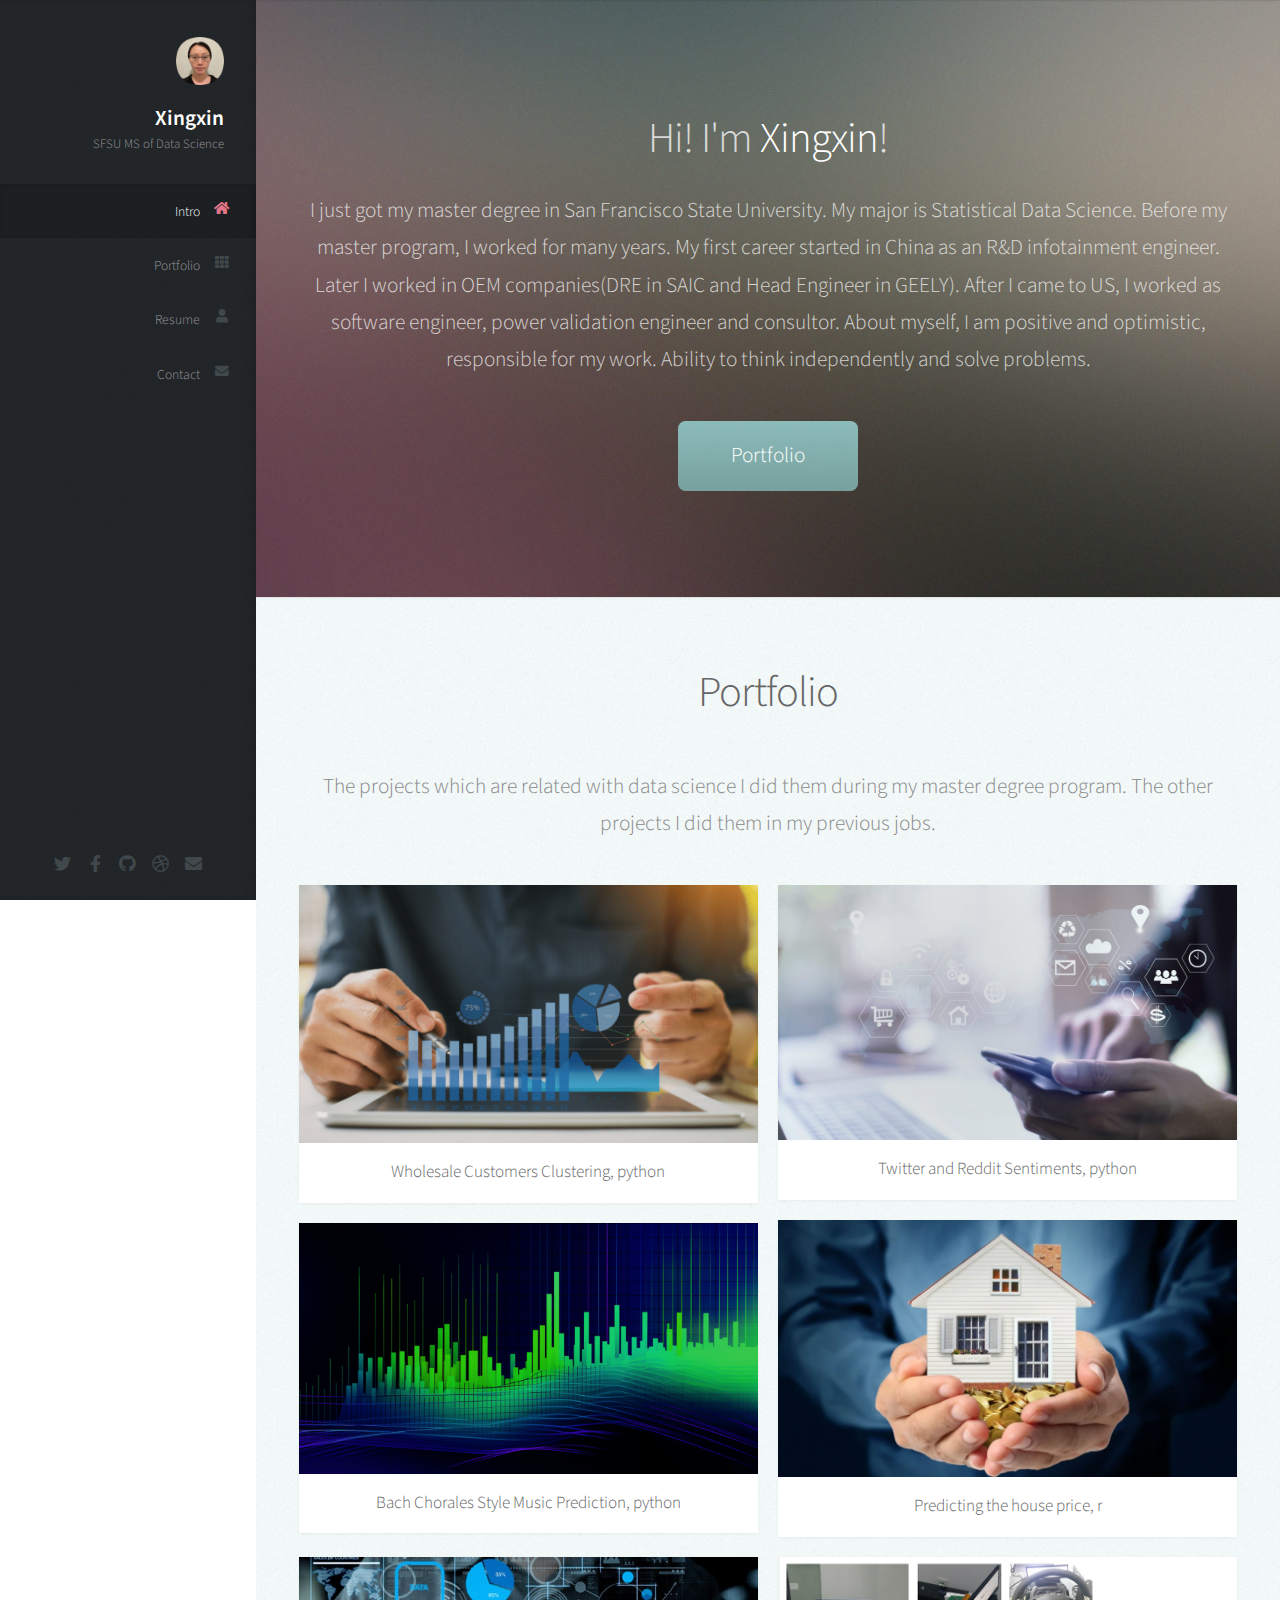
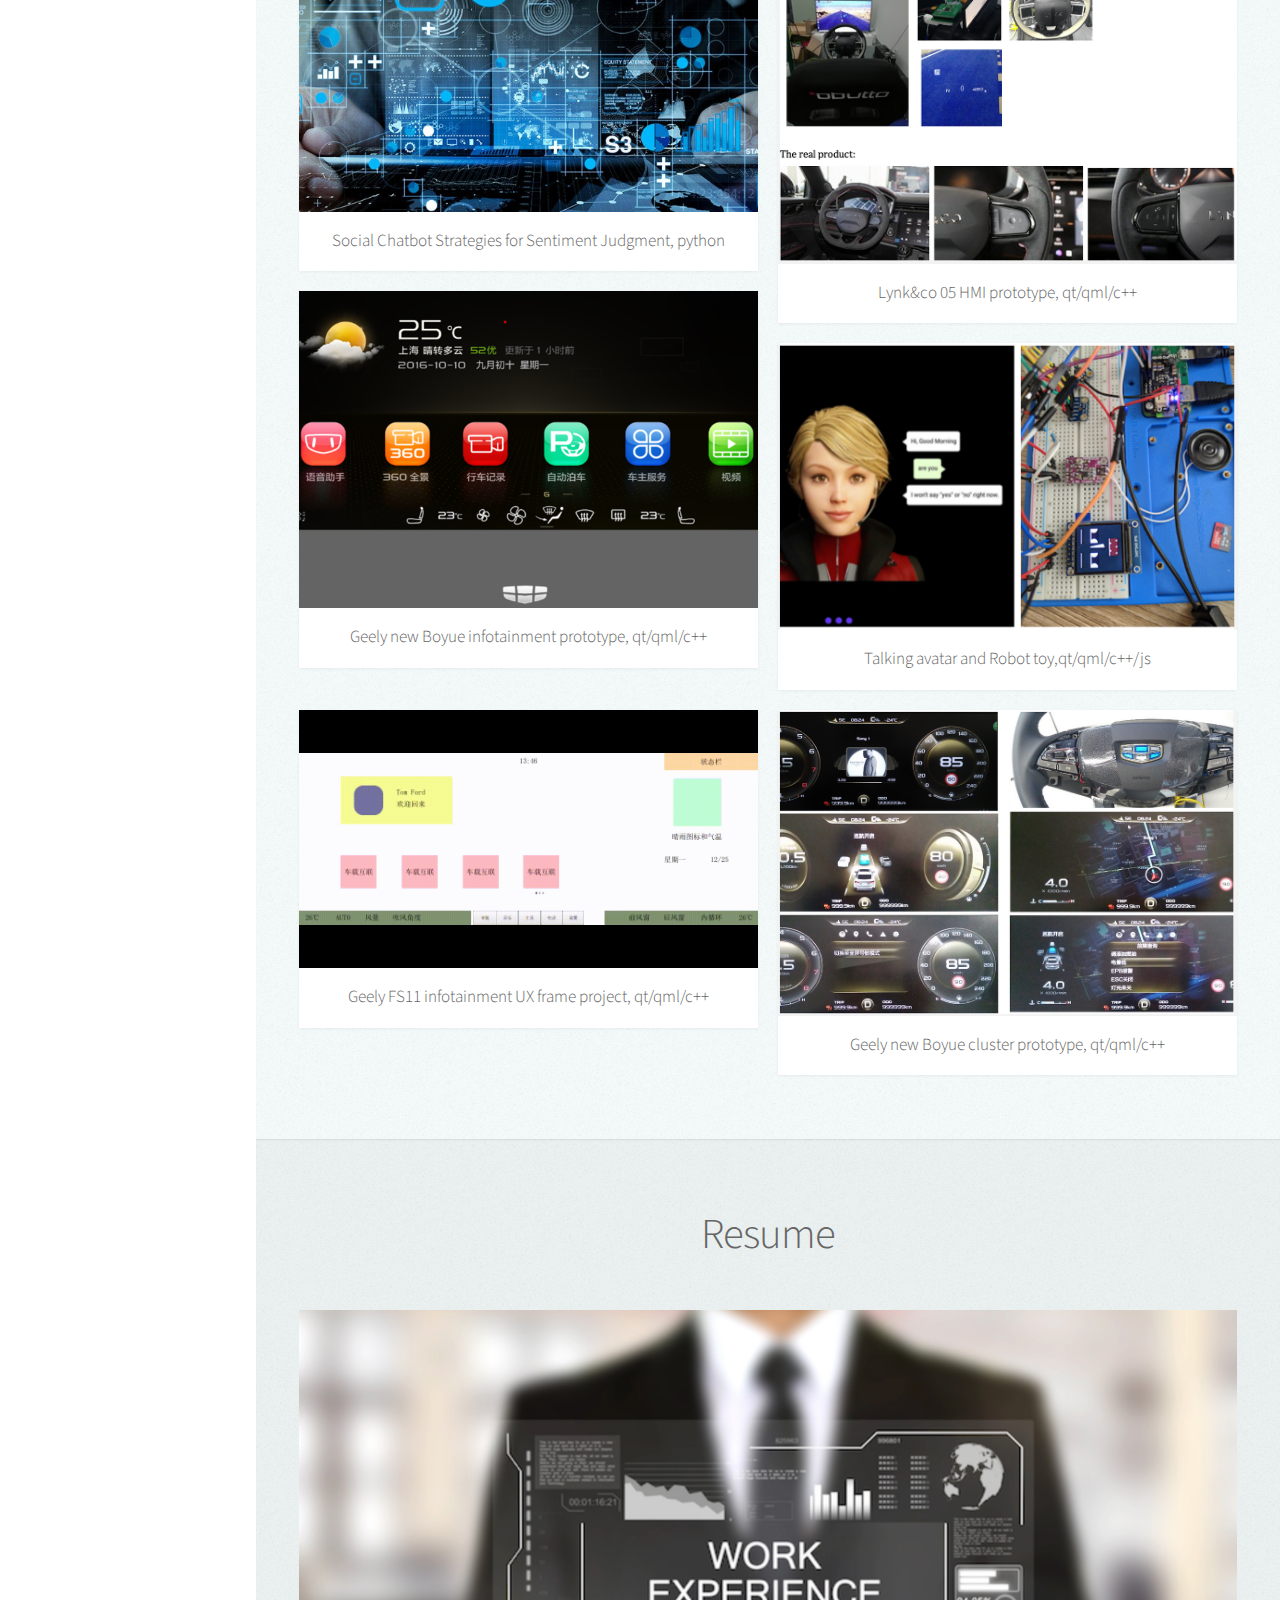
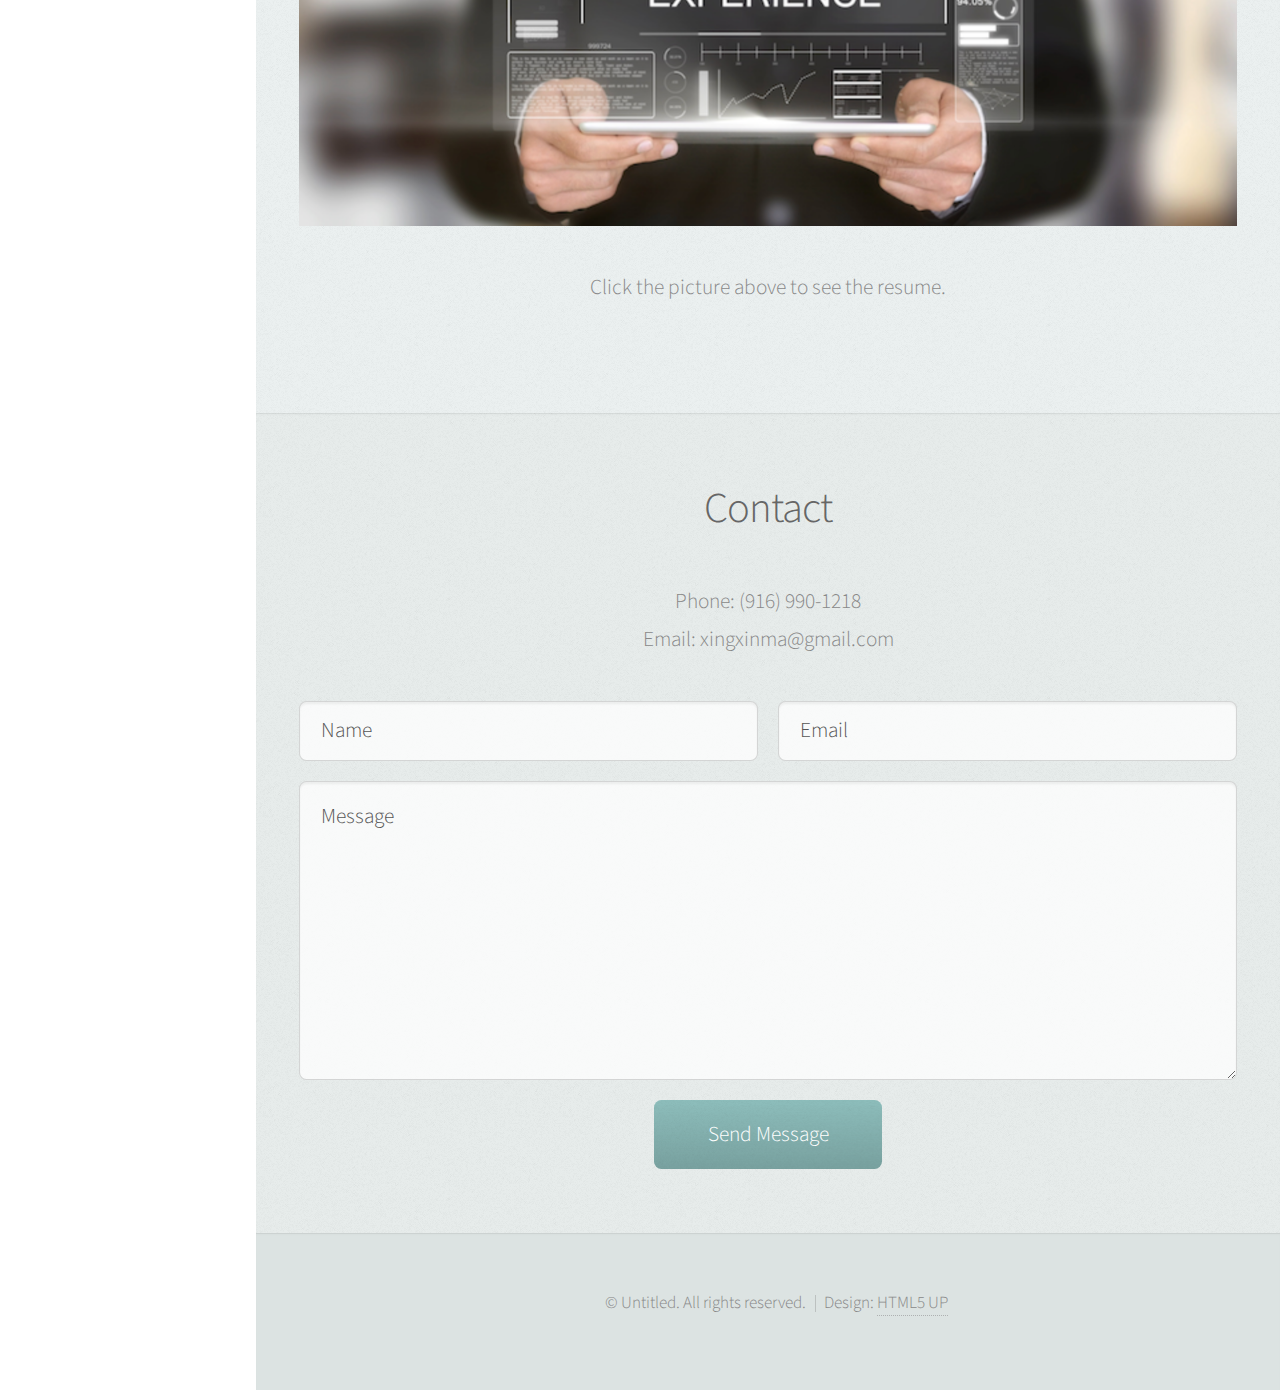
==== commit 85629a04: "add projects pictures and resume" ====
--- a/index.html
+++ b/index.html
@@ -20,9 +20,9 @@
 
 					<!-- Logo -->
 						<div id="logo">
-							<span class="image avatar48"><img src="images/avatar.jpg" alt="" /></span>
-							<h1 id="title">Jane Doe</h1>
-							<p>Hyperspace Engineer</p>
+							<span class="image avatar48"><img src="images/datouzhao.png" alt="" /></span>
+							<h1 id="title">Xingxin</h1>
+							<p>SFSU MS of Data Science</p>
 						</div>
 
 					<!-- Nav -->
@@ -30,7 +30,7 @@
 							<ul>
 								<li><a href="#top" id="top-link"><span class="icon solid fa-home">Intro</span></a></li>
 								<li><a href="#portfolio" id="portfolio-link"><span class="icon solid fa-th">Portfolio</span></a></li>
-								<li><a href="#about" id="about-link"><span class="icon solid fa-user">About Me</span></a></li>
+								<li><a href="#about" id="about-link"><span class="icon solid fa-user">Resume</span></a></li>
 								<li><a href="#contact" id="contact-link"><span class="icon solid fa-envelope">Contact</span></a></li>
 							</ul>
 						</nav>
@@ -85,10 +85,10 @@
 							<div class="row">
 								<div class="col-6 col-12-mobile">
 									<article class="item">
-										<a href="#" class="image fit"><img src="images/pic11.png" alt="" /></a>
+										<a href="/wholesale.html" class="image fit"><img src="images/pic11.png" alt="" /></a>
 										<header>
 											<h3>Wholesale Customers
-												Clustering</h3>
+												Clustering, python</h3>
 										</header>
 									</article>
 									<article class="item">
@@ -100,32 +100,67 @@
 								</div>
 								<div class="col-6 col-12-mobile">
 									<article class="item">
-										<a href="#" class="image fit"><img src="images/pic04.jpg" alt="" /></a>
-										<header>
-											<h3>Magna Nullam</h3>
-										</header>
-									</article>
-									<article class="item">
-										<a href="#" class="image fit"><img src="images/pic05.jpg" alt="" /></a>
-										<header>
-											<h3>Natoque Vitae</h3>
-										</header>
-									</article>
-								</div>
-								<div class="col-6 col-12-mobile">
-									<article class="item">
-										<a href="#" class="image fit"><img src="images/pic06.jpg" alt="" /></a>
-										<header>
-											<h3>Dolor Penatibus</h3>
-										</header>
-									</article>
-									<article class="item">
-										<a href="#" class="image fit"><img src="images/pic07.jpg" alt="" /></a>
-										<header>
-											<h3>Orci Convallis</h3>
-										</header>
-									</article>
-								</div>
+										<a href="#" class="image fit"><img src="images/pic25.png" alt="" /></a>
+										<header>
+											<h3>Twitter and Reddit
+												Sentiments, python</h3>
+										</header>
+									</article>
+									<article class="item">
+										<a href="#" class="image fit"><img src="images/pic26.png" alt="" /></a>
+										<header>
+											<h3>Predicting the house price, r</h3>
+										</header>
+									</article>
+								</div>
+								<div class="col-6 col-12-mobile">
+									<article class="item">
+										<a href="#" class="image fit"><img src="images/pic24.png" alt="" /></a>
+										<header>
+											<h3>Social Chatbot Strategies for
+												Sentiment Judgment, python</h3>
+										</header>
+									</article>
+									<article class="item">
+										<a href="#" class="image fit"><img src="images/pic30.png" alt="" /></a>
+										<header>
+											<h3>Geely new Boyue infotainment prototype, qt/qml/c++</h3>
+										</header>
+									</article>
+								</div>
+								<div class="col-6 col-12-mobile">
+									<article class="item">
+										<a href="#" class="image fit"><img src="images/pic27.png" alt="" /></a>
+										<header>
+											<h3>Lynk&co 05 HMI prototype, qt/qml/c++</h3>
+										</header>
+									</article>
+									<article class="item">
+										<a href="#" class="image fit"><img src="images/pic28.png" alt="" /></a>
+										<header>
+											<h3>Talking avatar and Robot toy,qt/qml/c++/js</h3>
+										</header>
+									</article>
+								</div>
+								<div class="col-6 col-12-mobile">
+									
+									<article class="item">
+										<a href="#" class="image fit"><img src="images/image8.gif" alt="Animated GIF" /></a>
+										<header>
+											<h3>Geely FS11 infotainment UX frame project, qt/qml/c++</h3>
+										</header>
+									</article>
+								</div>
+								<div class="col-6 col-12-mobile">
+									<article class="item">
+										<a href="#" class="image fit"><img src="images/pic29.png" alt="" /></a>
+										<header>
+											<h3>Geely new Boyue cluster prototype, qt/qml/c++</h3>
+										</header>
+									</article>
+									
+								</div>
+								
 							</div>
 
 						</div>
@@ -136,12 +171,14 @@
 						<div class="container">
 
 							<header>
-								<h2>About Me</h2>
-							</header>
-
-							<a href="#" class="image featured"><img src="images/pic08.jpg" alt="" /></a>
-
-							<p>I just got my master degree in San Francisco State University. My major is Statistical Data Science. Before my master program, I worked for many years. My first career started in China as an R&D infotainment engineer. Later I worked in OEM companies(DRE in SAIC and Head Engineer in GEELY). After I came to US, I worked as software engineer, power validation engineer and consultor.  About myself, I am positive and optimistic, responsible for my work. Ability to think independently and solve problems.</p>
+								<h2>Resume</h2>
+							</header>
+
+							<a href="/resume2024p.html" class="image featured"><img src="images/pic31.png" alt="" /></a>
+
+							<p>
+								Click the picture above to see the resume.
+							</p>
 
 						</div>
 					</section>
--- a/assets/css/main.css
+++ b/assets/css/main.css
@@ -1757,7 +1757,8 @@
 		.image.avatar48 {
 			width: 48px;
 			height: 48px;
-			background: #f00;
+			background: rgba(0, 0, 0, 0);
+			border-radius: 50%;
 		}
 
 			.image.avatar48 img {
